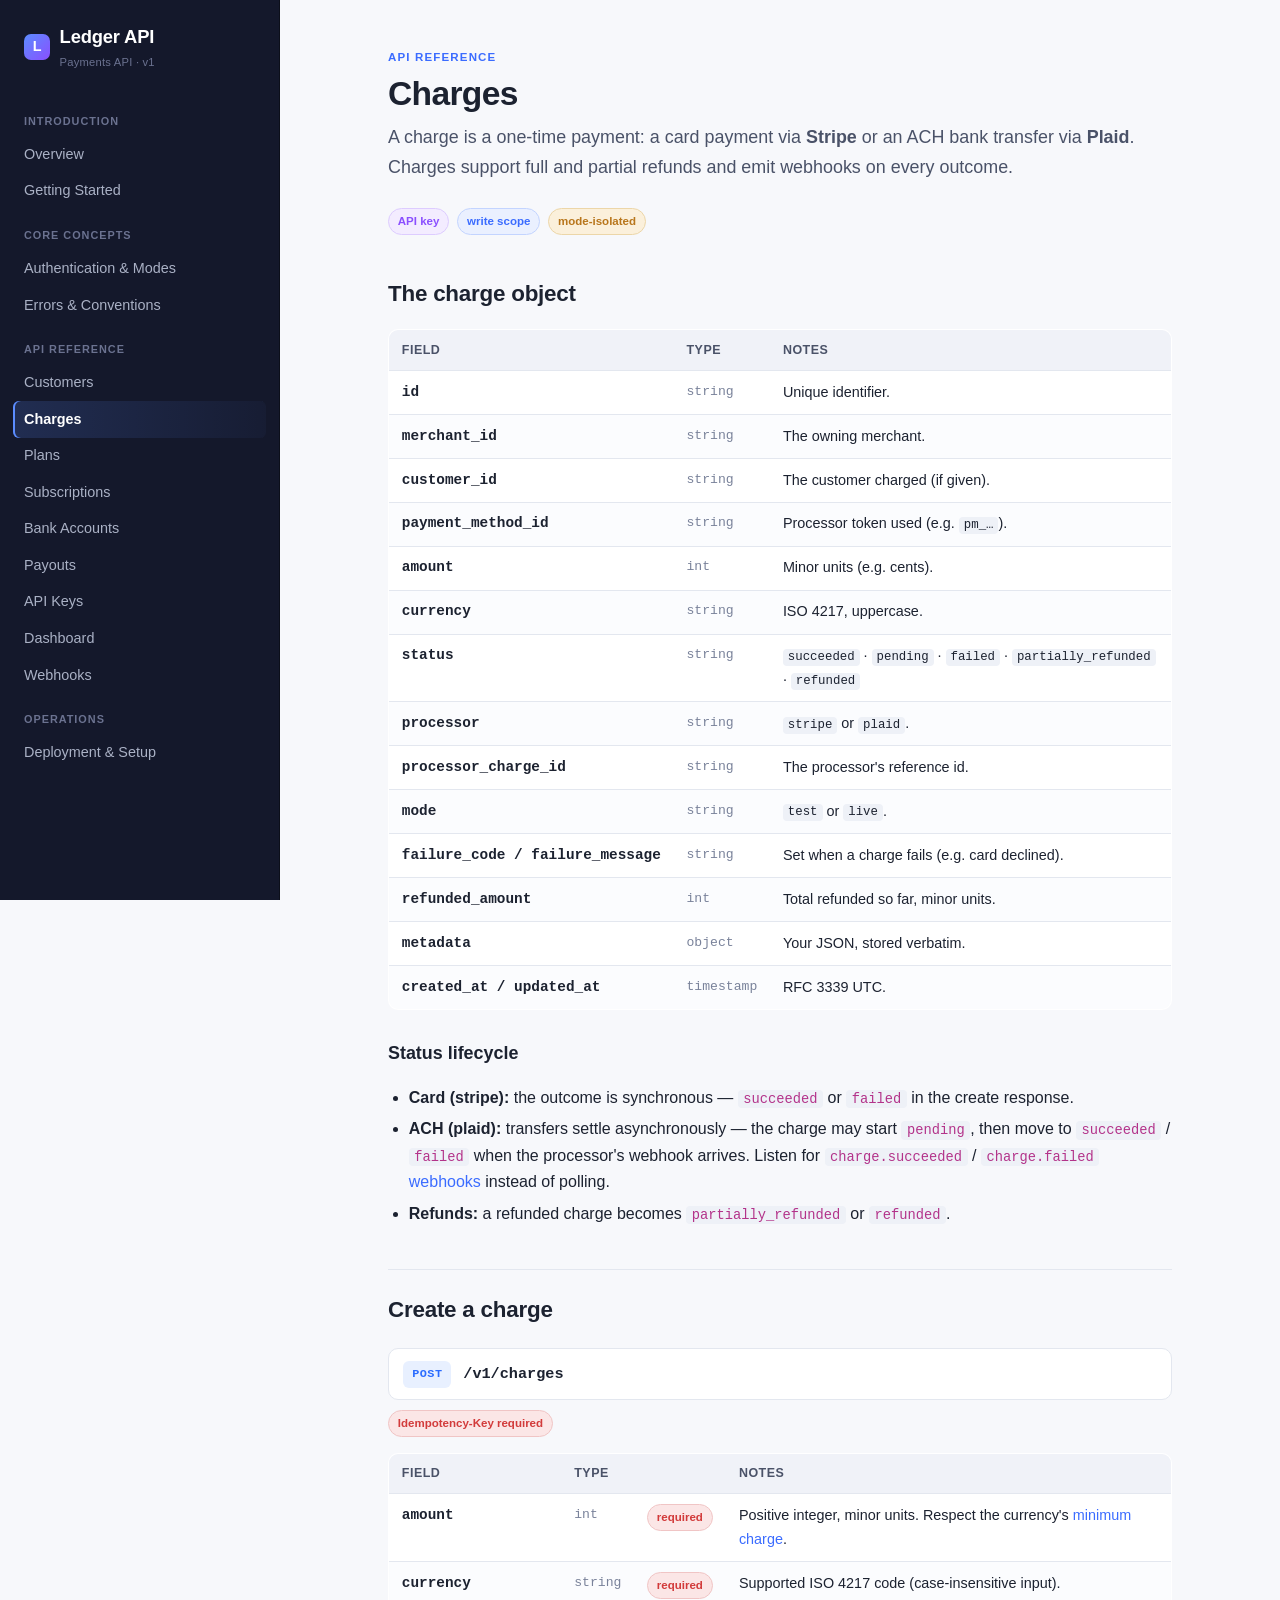
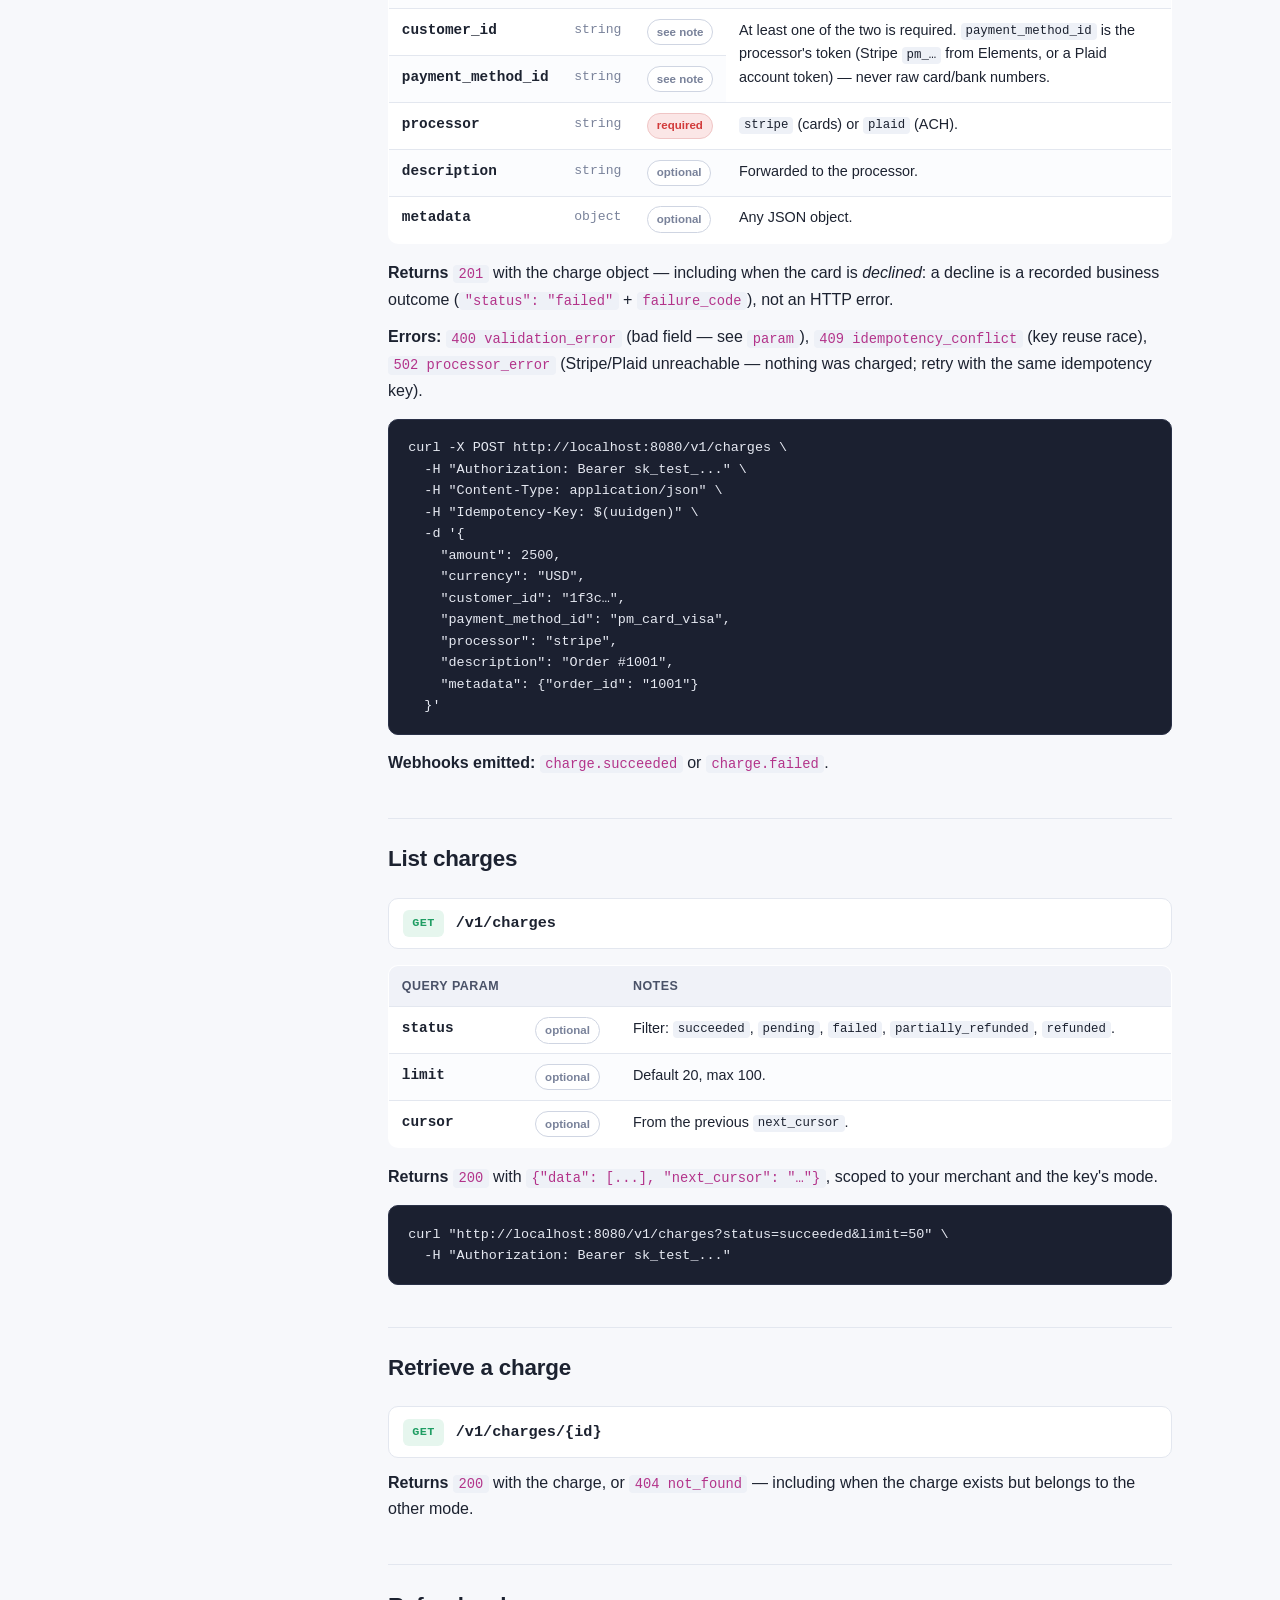
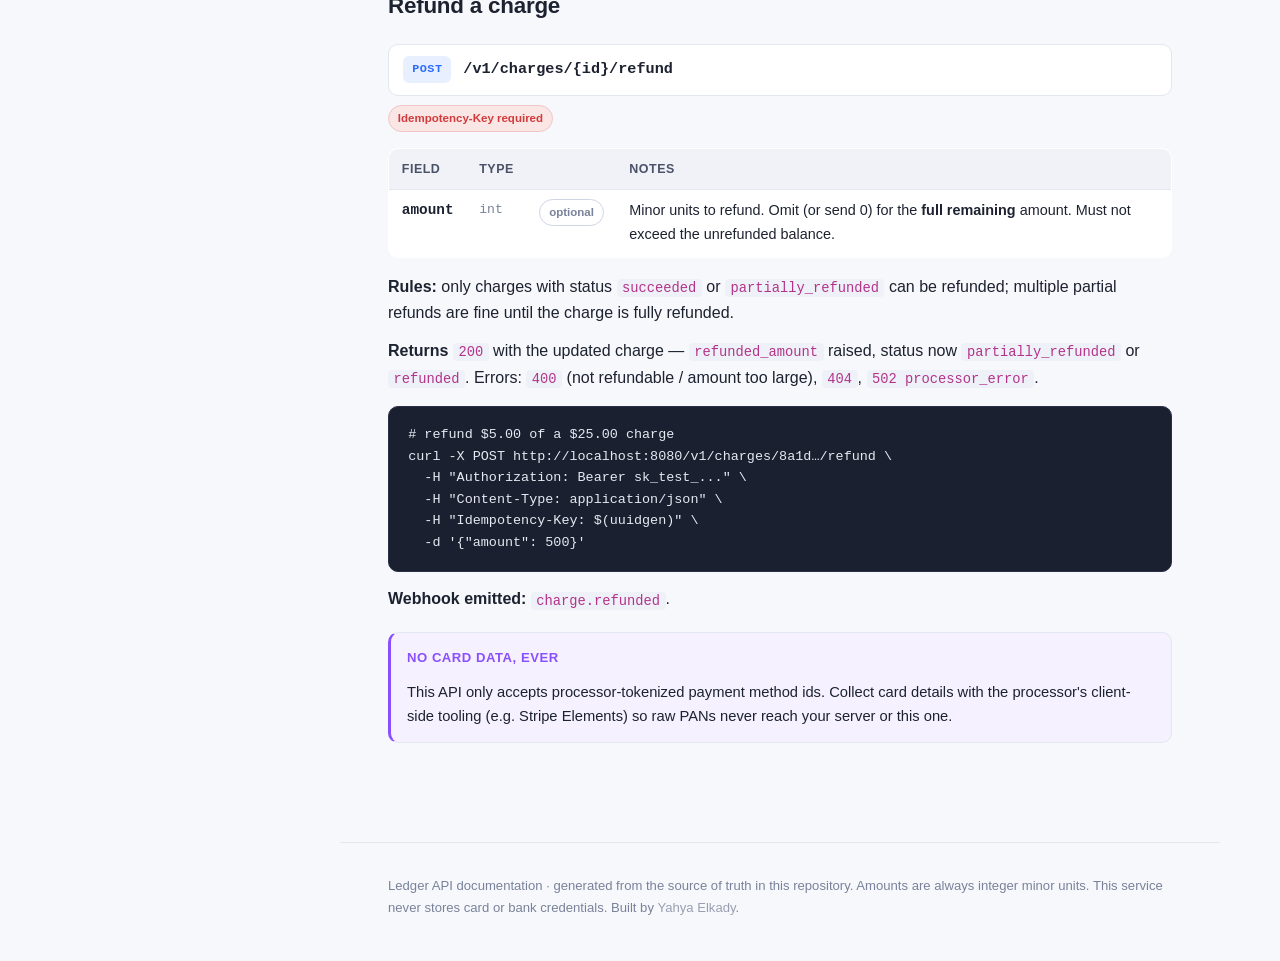
==== docs/charges.html @ 36e8bb9f "docs: add full HTML documentation site 14-page static site covering every endpoint, parameter, and c" ====
<!DOCTYPE html>
<html lang="en">
<head>
  <meta charset="utf-8" />
  <meta name="viewport" content="width=device-width, initial-scale=1" />
  <title>Charges · Ledger API</title>
  <link rel="stylesheet" href="styles.css" />
</head>
<body>
  <div class="topbar">
    <button class="menu-toggle" aria-label="Toggle navigation">☰</button>
    <strong>Ledger API</strong>
  </div>
  <div class="layout">
    <aside class="sidebar">
      <div class="sidebar-brand">
        <span class="logo">L</span>
        <span>Ledger API<small>Payments API · v1</small></span>
      </div>
      <nav class="nav">
        <div class="nav-section">
          <div class="nav-section-title">Introduction</div>
          <a href="index.html">Overview</a>
          <a href="getting-started.html">Getting Started</a>
        </div>
        <div class="nav-section">
          <div class="nav-section-title">Core Concepts</div>
          <a href="authentication.html">Authentication &amp; Modes</a>
          <a href="errors.html">Errors &amp; Conventions</a>
        </div>
        <div class="nav-section">
          <div class="nav-section-title">API Reference</div>
          <a href="customers.html">Customers</a>
          <a href="charges.html">Charges</a>
          <a href="plans.html">Plans</a>
          <a href="subscriptions.html">Subscriptions</a>
          <a href="bank-accounts.html">Bank Accounts</a>
          <a href="payouts.html">Payouts</a>
          <a href="apikeys.html">API Keys</a>
          <a href="dashboard.html">Dashboard</a>
          <a href="webhooks.html">Webhooks</a>
        </div>
        <div class="nav-section">
          <div class="nav-section-title">Operations</div>
          <a href="dev-setup.html">Deployment &amp; Setup</a>
        </div>
      </nav>
    </aside>
    <div class="content">
      <main class="content-inner">

<div class="eyebrow">API Reference</div>
<h1>Charges</h1>
<p class="lead">
  A charge is a one-time payment: a card payment via <strong>Stripe</strong> or an ACH bank
  transfer via <strong>Plaid</strong>. Charges support full and partial refunds and emit
  webhooks on every outcome.
</p>
<div class="meta-row">
  <span class="pill auth">API key</span>
  <span class="pill scope">write scope</span>
  <span class="pill mode">mode-isolated</span>
</div>

<h2>The charge object</h2>
<div class="table-wrap">
<table>
  <thead><tr><th>Field</th><th>Type</th><th>Notes</th></tr></thead>
  <tbody>
    <tr><td class="field-name">id</td><td class="field-type">string</td><td>Unique identifier.</td></tr>
    <tr><td class="field-name">merchant_id</td><td class="field-type">string</td><td>The owning merchant.</td></tr>
    <tr><td class="field-name">customer_id</td><td class="field-type">string</td><td>The customer charged (if given).</td></tr>
    <tr><td class="field-name">payment_method_id</td><td class="field-type">string</td><td>Processor token used (e.g. <code>pm_…</code>).</td></tr>
    <tr><td class="field-name">amount</td><td class="field-type">int</td><td>Minor units (e.g. cents).</td></tr>
    <tr><td class="field-name">currency</td><td class="field-type">string</td><td>ISO 4217, uppercase.</td></tr>
    <tr><td class="field-name">status</td><td class="field-type">string</td><td><code>succeeded</code> · <code>pending</code> · <code>failed</code> · <code>partially_refunded</code> · <code>refunded</code></td></tr>
    <tr><td class="field-name">processor</td><td class="field-type">string</td><td><code>stripe</code> or <code>plaid</code>.</td></tr>
    <tr><td class="field-name">processor_charge_id</td><td class="field-type">string</td><td>The processor's reference id.</td></tr>
    <tr><td class="field-name">mode</td><td class="field-type">string</td><td><code>test</code> or <code>live</code>.</td></tr>
    <tr><td class="field-name">failure_code / failure_message</td><td class="field-type">string</td><td>Set when a charge fails (e.g. card declined).</td></tr>
    <tr><td class="field-name">refunded_amount</td><td class="field-type">int</td><td>Total refunded so far, minor units.</td></tr>
    <tr><td class="field-name">metadata</td><td class="field-type">object</td><td>Your JSON, stored verbatim.</td></tr>
    <tr><td class="field-name">created_at / updated_at</td><td class="field-type">timestamp</td><td>RFC 3339 UTC.</td></tr>
  </tbody>
</table>
</div>

<h3>Status lifecycle</h3>
<ul>
  <li><strong>Card (stripe):</strong> the outcome is synchronous — <code>succeeded</code> or
    <code>failed</code> in the create response.</li>
  <li><strong>ACH (plaid):</strong> transfers settle asynchronously — the charge may start
    <code>pending</code>, then move to <code>succeeded</code> / <code>failed</code> when the
    processor's webhook arrives. Listen for <code>charge.succeeded</code> /
    <code>charge.failed</code> <a href="webhooks.html">webhooks</a> instead of polling.</li>
  <li><strong>Refunds:</strong> a refunded charge becomes <code>partially_refunded</code> or
    <code>refunded</code>.</li>
</ul>

<h2>Create a charge</h2>
<div class="endpoint"><span class="method post">POST</span><span class="path">/v1/charges</span></div>
<div class="meta-row"><span class="pill req">Idempotency-Key required</span></div>
<div class="table-wrap">
<table>
  <thead><tr><th>Field</th><th>Type</th><th></th><th>Notes</th></tr></thead>
  <tbody>
    <tr><td class="field-name">amount</td><td class="field-type">int</td><td><span class="pill req">required</span></td><td>Positive integer, minor units. Respect the currency's <a href="errors.html#currencies">minimum charge</a>.</td></tr>
    <tr><td class="field-name">currency</td><td class="field-type">string</td><td><span class="pill req">required</span></td><td>Supported ISO 4217 code (case-insensitive input).</td></tr>
    <tr><td class="field-name">customer_id</td><td class="field-type">string</td><td><span class="pill opt">see note</span></td><td rowspan="2">At least one of the two is required. <code>payment_method_id</code> is the processor's token (Stripe <code>pm_…</code> from Elements, or a Plaid account token) — never raw card/bank numbers.</td></tr>
    <tr><td class="field-name">payment_method_id</td><td class="field-type">string</td><td><span class="pill opt">see note</span></td></tr>
    <tr><td class="field-name">processor</td><td class="field-type">string</td><td><span class="pill req">required</span></td><td><code>stripe</code> (cards) or <code>plaid</code> (ACH).</td></tr>
    <tr><td class="field-name">description</td><td class="field-type">string</td><td><span class="pill opt">optional</span></td><td>Forwarded to the processor.</td></tr>
    <tr><td class="field-name">metadata</td><td class="field-type">object</td><td><span class="pill opt">optional</span></td><td>Any JSON object.</td></tr>
  </tbody>
</table>
</div>
<p><strong>Returns</strong> <code>201</code> with the charge object — including when the card is
<em>declined</em>: a decline is a recorded business outcome
(<code>"status": "failed"</code> + <code>failure_code</code>), not an HTTP error.</p>
<p><strong>Errors:</strong> <code>400 validation_error</code> (bad field — see
<code>param</code>), <code>409 idempotency_conflict</code> (key reuse race),
<code>502 processor_error</code> (Stripe/Plaid unreachable — nothing was charged; retry with the
same idempotency key).</p>
<pre><code>curl -X POST http://localhost:8080/v1/charges \
  -H "Authorization: Bearer sk_test_..." \
  -H "Content-Type: application/json" \
  -H "Idempotency-Key: $(uuidgen)" \
  -d '{
    "amount": 2500,
    "currency": "USD",
    "customer_id": "1f3c…",
    "payment_method_id": "pm_card_visa",
    "processor": "stripe",
    "description": "Order #1001",
    "metadata": {"order_id": "1001"}
  }'</code></pre>
<p><strong>Webhooks emitted:</strong> <code>charge.succeeded</code> or
<code>charge.failed</code>.</p>

<h2>List charges</h2>
<div class="endpoint"><span class="method get">GET</span><span class="path">/v1/charges</span></div>
<div class="table-wrap">
<table>
  <thead><tr><th>Query param</th><th></th><th>Notes</th></tr></thead>
  <tbody>
    <tr><td class="field-name">status</td><td><span class="pill opt">optional</span></td><td>Filter: <code>succeeded</code>, <code>pending</code>, <code>failed</code>, <code>partially_refunded</code>, <code>refunded</code>.</td></tr>
    <tr><td class="field-name">limit</td><td><span class="pill opt">optional</span></td><td>Default 20, max 100.</td></tr>
    <tr><td class="field-name">cursor</td><td><span class="pill opt">optional</span></td><td>From the previous <code>next_cursor</code>.</td></tr>
  </tbody>
</table>
</div>
<p><strong>Returns</strong> <code>200</code> with <code>{"data": [...], "next_cursor": "…"}</code>,
scoped to your merchant and the key's mode.</p>
<pre><code>curl "http://localhost:8080/v1/charges?status=succeeded&amp;limit=50" \
  -H "Authorization: Bearer sk_test_..."</code></pre>

<h2>Retrieve a charge</h2>
<div class="endpoint"><span class="method get">GET</span><span class="path">/v1/charges/{id}</span></div>
<p><strong>Returns</strong> <code>200</code> with the charge, or <code>404 not_found</code> —
including when the charge exists but belongs to the other mode.</p>

<h2>Refund a charge</h2>
<div class="endpoint"><span class="method post">POST</span><span class="path">/v1/charges/{id}/refund</span></div>
<div class="meta-row"><span class="pill req">Idempotency-Key required</span></div>
<div class="table-wrap">
<table>
  <thead><tr><th>Field</th><th>Type</th><th></th><th>Notes</th></tr></thead>
  <tbody>
    <tr><td class="field-name">amount</td><td class="field-type">int</td><td><span class="pill opt">optional</span></td><td>Minor units to refund. Omit (or send 0) for the <strong>full remaining</strong> amount. Must not exceed the unrefunded balance.</td></tr>
  </tbody>
</table>
</div>
<p><strong>Rules:</strong> only charges with status <code>succeeded</code> or
<code>partially_refunded</code> can be refunded; multiple partial refunds are fine until the
charge is fully refunded.</p>
<p><strong>Returns</strong> <code>200</code> with the updated charge —
<code>refunded_amount</code> raised, status now <code>partially_refunded</code> or
<code>refunded</code>. Errors: <code>400</code> (not refundable / amount too large),
<code>404</code>, <code>502 processor_error</code>.</p>
<pre><code># refund $5.00 of a $25.00 charge
curl -X POST http://localhost:8080/v1/charges/8a1d…/refund \
  -H "Authorization: Bearer sk_test_..." \
  -H "Content-Type: application/json" \
  -H "Idempotency-Key: $(uuidgen)" \
  -d '{"amount": 500}'</code></pre>
<p><strong>Webhook emitted:</strong> <code>charge.refunded</code>.</p>

<div class="callout security">
  <span class="callout-title">No card data, ever</span>
  <p>This API only accepts processor-tokenized payment method ids. Collect card details with
  the processor's client-side tooling (e.g. Stripe Elements) so raw PANs never reach your
  server or this one.</p>
</div>

      </main>
      <footer class="footer">
        Ledger API documentation · generated from the source of truth in this repository.
        Amounts are always integer minor units. This service never stores card or bank credentials.
        Built by <a href="https://github.com/yahya-elkady/ledger" style="color:inherit;opacity:0.75;">Yahya Elkady</a>.
      </footer>
    </div>
  </div>
  <script>
    (function () {
      var file = location.pathname.split('/').pop() || 'index.html';
      var links = document.querySelectorAll('.nav a');
      for (var i = 0; i < links.length; i++) {
        if (links[i].getAttribute('href') === file) links[i].classList.add('active');
      }
      var toggle = document.querySelector('.menu-toggle');
      if (toggle) toggle.addEventListener('click', function () { document.body.classList.toggle('nav-open'); });
      document.addEventListener('click', function (e) {
        if (document.body.classList.contains('nav-open') && e.target.classList.contains('nav-open')) {
          document.body.classList.remove('nav-open');
        }
      });
    })();
  </script>
</body>
</html>
---- docs/styles.css ----
/* ===========================================================================
   Ledger API — documentation stylesheet
   A single shared theme for every page in /docs. No external dependencies, so
   the pages render identically when opened directly from disk (file://).
   =========================================================================== */

:root {
  --bg:            #0f1220;
  --sidebar-bg:    #14182b;
  --sidebar-fg:    #aab1c5;
  --sidebar-fg-mut:#6b7290;
  --sidebar-active:#5b8cff;
  --content-bg:    #f7f8fb;
  --card-bg:       #ffffff;
  --ink:           #1c2230;
  --ink-soft:      #4a5268;
  --ink-mut:       #79829a;
  --border:        #e3e7ef;
  --border-strong: #cfd5e2;
  --accent:        #3b6cff;
  --accent-soft:   #eaf0ff;
  --code-bg:       #1b2030;
  --code-fg:       #e6e9f2;
  --code-inline-bg:#eef1f7;
  --code-inline-fg:#b3338a;

  --get:    #1f9d63;
  --get-bg: #e6f6ee;
  --post:   #2b6cff;
  --post-bg:#e8f0ff;
  --put:    #b8761c;
  --put-bg: #fbf0db;
  --delete: #d23b3b;
  --delete-bg:#fbe6e6;

  --note:   #2b6cff;
  --tip:    #1f9d63;
  --warn:   #c98a14;
  --sec:    #8a4fff;

  --radius: 10px;
  --radius-sm: 6px;
  --mono: ui-monospace, "SF Mono", "JetBrains Mono", "Fira Code", Menlo, Consolas, monospace;
  --sans: -apple-system, BlinkMacSystemFont, "Segoe UI", Roboto, "Helvetica Neue", Arial, sans-serif;
}

* { box-sizing: border-box; }

html { scroll-behavior: smooth; }

body {
  margin: 0;
  font-family: var(--sans);
  color: var(--ink);
  background: var(--content-bg);
  line-height: 1.65;
  -webkit-font-smoothing: antialiased;
}

/* ---------- Layout -------------------------------------------------------- */

.layout { display: flex; min-height: 100vh; }

.sidebar {
  width: 280px;
  flex: 0 0 280px;
  background: var(--sidebar-bg);
  color: var(--sidebar-fg);
  position: sticky;
  top: 0;
  align-self: flex-start;
  height: 100vh;
  overflow-y: auto;
  padding: 0 0 2rem;
  border-right: 1px solid #0c0f1a;
}

.sidebar-brand {
  display: flex;
  align-items: center;
  gap: 0.6rem;
  padding: 1.4rem 1.5rem 1.1rem;
  font-weight: 700;
  font-size: 1.15rem;
  color: #fff;
  letter-spacing: -0.01em;
  position: sticky;
  top: 0;
  background: var(--sidebar-bg);
  z-index: 2;
}
.sidebar-brand .logo {
  width: 26px; height: 26px;
  border-radius: 7px;
  background: linear-gradient(135deg, #5b8cff, #8a4fff);
  display: inline-flex; align-items: center; justify-content: center;
  font-size: 0.9rem; color: #fff; font-weight: 800;
  flex: 0 0 auto;
}
.sidebar-brand small { display:block; font-weight: 500; font-size: 0.7rem; color: var(--sidebar-fg-mut); letter-spacing: 0.02em; }

.nav { padding: 0.4rem 0.8rem; }
.nav-section { margin-top: 1.1rem; }
.nav-section-title {
  text-transform: uppercase;
  font-size: 0.68rem;
  letter-spacing: 0.09em;
  color: var(--sidebar-fg-mut);
  padding: 0 0.7rem;
  margin-bottom: 0.35rem;
  font-weight: 700;
}
.nav a {
  display: block;
  padding: 0.4rem 0.7rem;
  border-radius: var(--radius-sm);
  color: var(--sidebar-fg);
  text-decoration: none;
  font-size: 0.9rem;
  transition: background 0.12s, color 0.12s;
}
.nav a:hover { background: rgba(255,255,255,0.05); color: #fff; }
.nav a.active {
  background: linear-gradient(90deg, rgba(91,140,255,0.18), rgba(91,140,255,0.04));
  color: #fff;
  box-shadow: inset 2px 0 0 var(--sidebar-active);
  font-weight: 600;
}

/* ---------- Content ------------------------------------------------------- */

.content { flex: 1 1 auto; min-width: 0; }
.content-inner {
  max-width: 880px;
  margin: 0 auto;
  padding: 3rem 3rem 5rem;
}

.eyebrow {
  text-transform: uppercase;
  letter-spacing: 0.1em;
  font-size: 0.72rem;
  font-weight: 700;
  color: var(--accent);
  margin-bottom: 0.5rem;
}

h1 { font-size: 2.1rem; line-height: 1.15; letter-spacing: -0.02em; margin: 0 0 0.6rem; }
h2 {
  font-size: 1.4rem; letter-spacing: -0.01em; margin: 2.6rem 0 0.9rem;
  padding-top: 1.4rem; border-top: 1px solid var(--border);
}
h2:first-of-type { border-top: none; padding-top: 0; }
h3 { font-size: 1.12rem; margin: 1.8rem 0 0.6rem; }
h4 { font-size: 0.98rem; margin: 1.3rem 0 0.5rem; color: var(--ink-soft); }

.lead { font-size: 1.12rem; color: var(--ink-soft); margin: 0 0 1.6rem; }

p { margin: 0.7rem 0; }
a { color: var(--accent); text-decoration: none; }
a:hover { text-decoration: underline; }

ul, ol { padding-left: 1.3rem; }
li { margin: 0.3rem 0; }

hr { border: none; border-top: 1px solid var(--border); margin: 2.4rem 0; }

/* ---------- Inline + block code ------------------------------------------ */

code {
  font-family: var(--mono);
  font-size: 0.86em;
  background: var(--code-inline-bg);
  color: var(--code-inline-fg);
  padding: 0.12em 0.4em;
  border-radius: 4px;
  word-break: break-word;
}

pre {
  background: var(--code-bg);
  color: var(--code-fg);
  padding: 1.1rem 1.2rem;
  border-radius: var(--radius);
  overflow-x: auto;
  font-family: var(--mono);
  font-size: 0.84rem;
  line-height: 1.6;
  margin: 0.9rem 0;
  border: 1px solid #2a3147;
}
pre code { background: none; color: inherit; padding: 0; font-size: inherit; border-radius: 0; }

/* lightweight token coloring applied via spans the authors may add */
pre .c-key { color: #8ab4ff; }
pre .c-str { color: #9ae6a4; }
pre .c-num { color: #f0a96b; }
pre .c-com { color: #6b7290; font-style: italic; }
pre .c-punc{ color: #aab1c5; }

.code-label {
  font-family: var(--mono);
  font-size: 0.72rem;
  text-transform: uppercase;
  letter-spacing: 0.06em;
  color: var(--ink-mut);
  margin: 1.1rem 0 -0.4rem;
}

/* ---------- Endpoint header ---------------------------------------------- */

.endpoint {
  display: flex;
  align-items: center;
  gap: 0.75rem;
  flex-wrap: wrap;
  background: var(--card-bg);
  border: 1px solid var(--border);
  border-radius: var(--radius);
  padding: 0.7rem 0.9rem;
  margin: 1.2rem 0 0.6rem;
}
.endpoint .path {
  font-family: var(--mono);
  font-size: 0.95rem;
  color: var(--ink);
  font-weight: 600;
  word-break: break-all;
}

.method {
  font-family: var(--mono);
  font-weight: 700;
  font-size: 0.74rem;
  letter-spacing: 0.04em;
  padding: 0.25rem 0.55rem;
  border-radius: var(--radius-sm);
  text-transform: uppercase;
  flex: 0 0 auto;
}
.method.get    { color: var(--get);    background: var(--get-bg); }
.method.post   { color: var(--post);   background: var(--post-bg); }
.method.put    { color: var(--put);    background: var(--put-bg); }
.method.delete { color: var(--delete); background: var(--delete-bg); }

/* ---------- Pills / tags -------------------------------------------------- */

.pill {
  display: inline-block;
  font-size: 0.72rem;
  font-weight: 600;
  padding: 0.18rem 0.55rem;
  border-radius: 999px;
  border: 1px solid var(--border-strong);
  color: var(--ink-soft);
  background: #fff;
  white-space: nowrap;
}
.pill.req   { color: var(--delete); border-color: #f0c5c5; background: var(--delete-bg); }
.pill.opt   { color: var(--ink-mut); }
.pill.scope { color: var(--accent); border-color: #c3d4ff; background: var(--accent-soft); }
.pill.mode  { color: var(--put);    border-color: #ecd6a8; background: var(--put-bg); }
.pill.auth  { color: var(--sec);    border-color: #ddccff; background: #f3ecff; }
.pill.muted { color: var(--ink-mut); }

.meta-row { display: flex; gap: 0.5rem; flex-wrap: wrap; align-items: center; margin: 0.4rem 0 1rem; }

/* ---------- Tables -------------------------------------------------------- */

.table-wrap { overflow-x: auto; margin: 1rem 0; }

table {
  width: 100%;
  border-collapse: collapse;
  font-size: 0.9rem;
  background: var(--card-bg);
  border: 1px solid var(--border);
  border-radius: var(--radius);
  overflow: hidden;
}
thead th {
  text-align: left;
  background: #f0f2f8;
  color: var(--ink-soft);
  font-weight: 600;
  font-size: 0.78rem;
  text-transform: uppercase;
  letter-spacing: 0.04em;
  padding: 0.6rem 0.8rem;
  border-bottom: 1px solid var(--border);
}
tbody td { padding: 0.6rem 0.8rem; border-bottom: 1px solid var(--border); vertical-align: top; }
tbody tr:last-child td { border-bottom: none; }
tbody tr:nth-child(even) { background: #fbfcfe; }
td code, th code { background: var(--code-inline-bg); color: var(--ink); }
.field-name { font-family: var(--mono); font-weight: 600; color: var(--ink); white-space: nowrap; }
.field-type { font-family: var(--mono); font-size: 0.82rem; color: var(--ink-mut); white-space: nowrap; }

/* ---------- Callouts ------------------------------------------------------ */

.callout {
  border: 1px solid var(--border);
  border-left: 3px solid var(--note);
  background: var(--card-bg);
  border-radius: var(--radius);
  padding: 0.85rem 1rem;
  margin: 1.2rem 0;
  font-size: 0.92rem;
}
.callout p:first-child { margin-top: 0; }
.callout p:last-child { margin-bottom: 0; }
.callout .callout-title { font-weight: 700; display: block; margin-bottom: 0.2rem; font-size: 0.82rem; text-transform: uppercase; letter-spacing: 0.04em; }
.callout.note    { border-left-color: var(--note); }
.callout.note    .callout-title { color: var(--note); }
.callout.tip     { border-left-color: var(--tip); background: #f3faf5; }
.callout.tip     .callout-title { color: var(--tip); }
.callout.warning { border-left-color: var(--warn); background: #fdf8ec; }
.callout.warning .callout-title { color: var(--warn); }
.callout.security{ border-left-color: var(--sec); background: #f6f1ff; }
.callout.security .callout-title { color: var(--sec); }

/* ---------- Card grid (overview / hubs) ----------------------------------- */

.card-grid {
  display: grid;
  grid-template-columns: repeat(auto-fill, minmax(220px, 1fr));
  gap: 1rem;
  margin: 1.4rem 0;
}
.card {
  display: block;
  background: var(--card-bg);
  border: 1px solid var(--border);
  border-radius: var(--radius);
  padding: 1.1rem 1.2rem;
  text-decoration: none;
  color: var(--ink);
  transition: transform 0.12s, box-shadow 0.12s, border-color 0.12s;
}
.card:hover { transform: translateY(-2px); box-shadow: 0 8px 24px rgba(20,30,60,0.08); border-color: var(--border-strong); text-decoration: none; }
.card .card-title { font-weight: 700; font-size: 1.02rem; margin-bottom: 0.25rem; display:flex; align-items:center; gap:0.45rem; }
.card .card-desc { font-size: 0.86rem; color: var(--ink-mut); }

/* ---------- Misc ---------------------------------------------------------- */

.kbd {
  font-family: var(--mono); font-size: 0.8rem;
  background: #fff; border: 1px solid var(--border-strong);
  border-bottom-width: 2px; border-radius: 5px; padding: 0.05rem 0.4rem;
}

.steps { counter-reset: step; list-style: none; padding-left: 0; }
.steps > li { position: relative; padding-left: 2.4rem; margin: 1.1rem 0; }
.steps > li::before {
  counter-increment: step;
  content: counter(step);
  position: absolute; left: 0; top: 0;
  width: 1.7rem; height: 1.7rem;
  background: var(--accent); color: #fff;
  border-radius: 50%; display: flex; align-items: center; justify-content: center;
  font-weight: 700; font-size: 0.85rem;
}

.footer {
  max-width: 880px; margin: 0 auto; padding: 2rem 3rem 3rem;
  color: var(--ink-mut); font-size: 0.82rem; border-top: 1px solid var(--border);
}

.badge-row { display: flex; gap: 0.4rem; flex-wrap: wrap; margin: 0.6rem 0 1.4rem; }

.anchor-h { scroll-margin-top: 1rem; }

/* ---------- Mobile -------------------------------------------------------- */

.topbar {
  display: none;
  align-items: center;
  gap: 0.7rem;
  background: var(--sidebar-bg);
  color: #fff;
  padding: 0.7rem 1rem;
  position: sticky; top: 0; z-index: 20;
}
.menu-toggle {
  background: rgba(255,255,255,0.08);
  border: 1px solid rgba(255,255,255,0.14);
  color: #fff; border-radius: 6px; padding: 0.3rem 0.6rem;
  font-size: 1rem; cursor: pointer; line-height: 1;
}

@media (max-width: 860px) {
  .layout { flex-direction: column; }
  .topbar { display: flex; }
  .sidebar {
    position: fixed; top: 0; left: 0; bottom: 0; z-index: 30;
    transform: translateX(-100%);
    transition: transform 0.2s ease;
    box-shadow: 4px 0 24px rgba(0,0,0,0.3);
  }
  body.nav-open .sidebar { transform: translateX(0); }
  body.nav-open::after {
    content: ""; position: fixed; inset: 0; background: rgba(8,10,20,0.5); z-index: 25;
  }
  .content-inner { padding: 1.6rem 1.2rem 4rem; }
  .footer { padding: 1.6rem 1.2rem 3rem; }
  h1 { font-size: 1.7rem; }
}
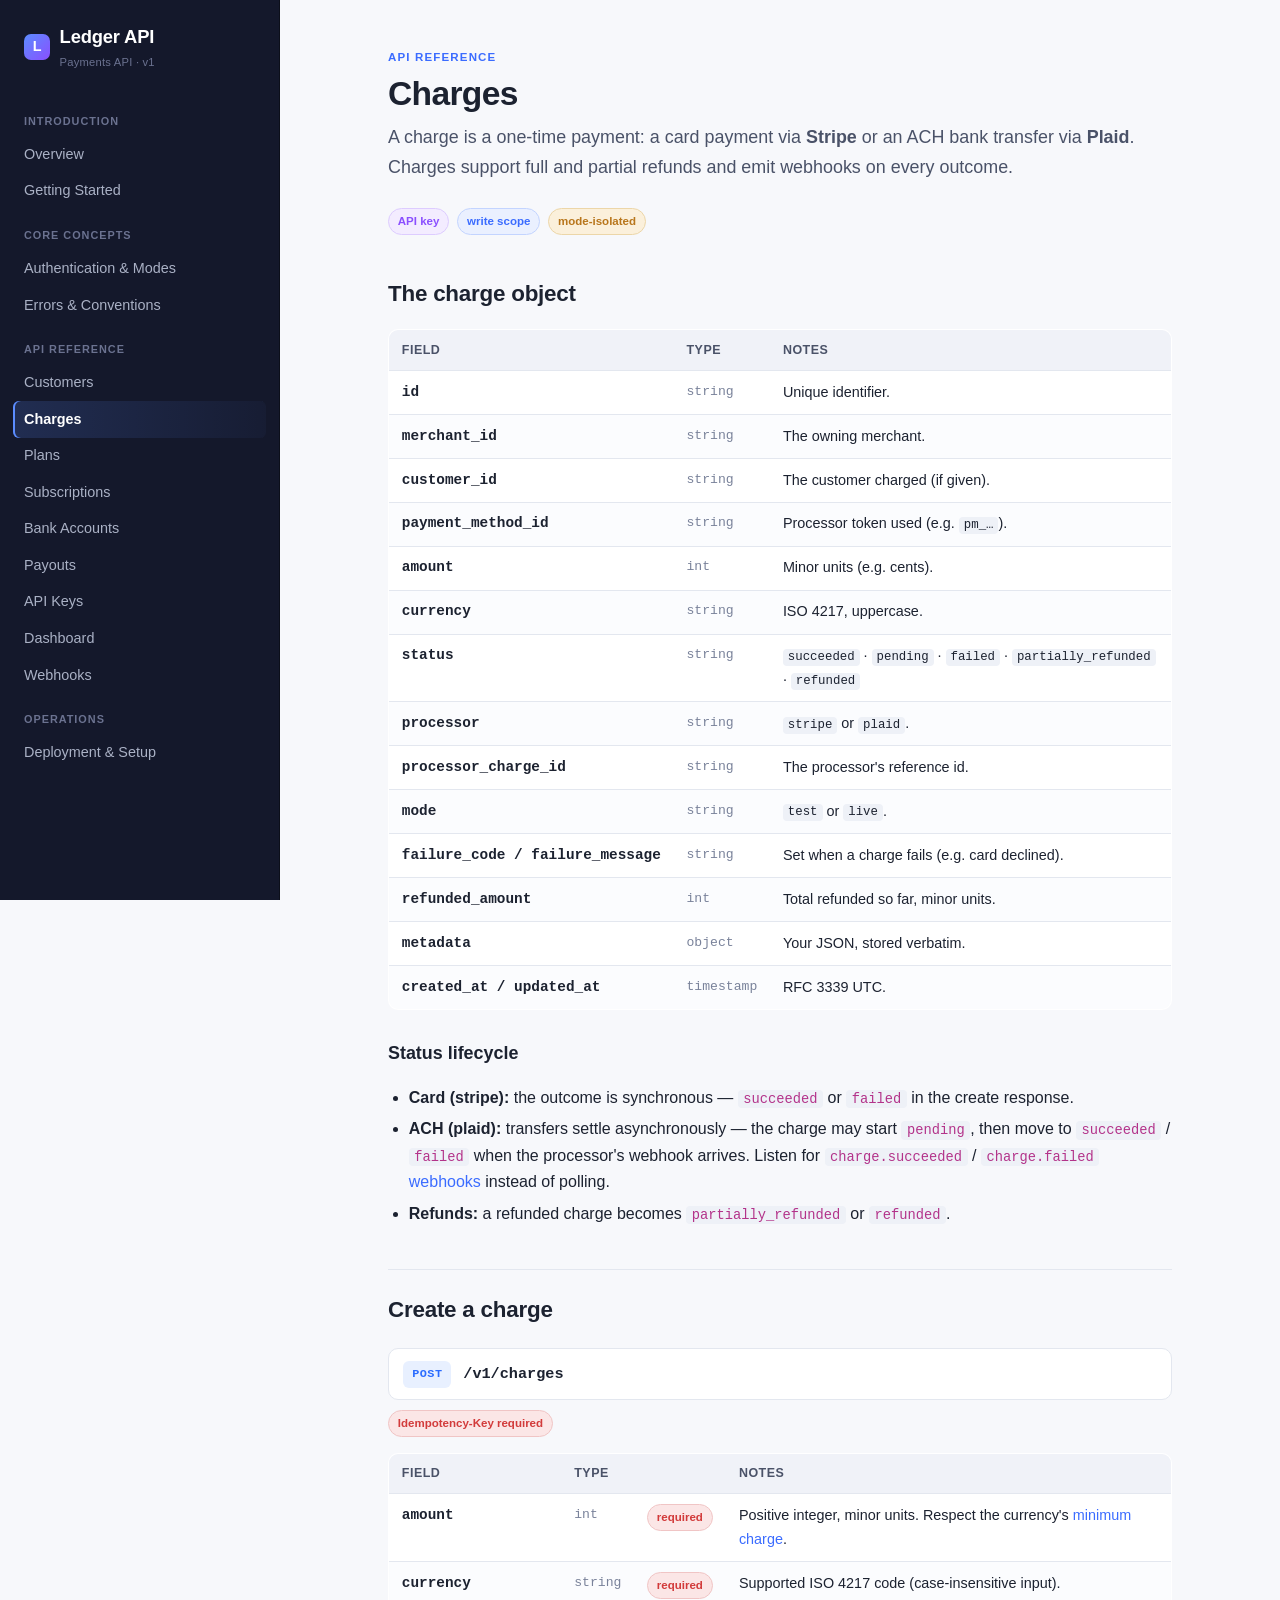
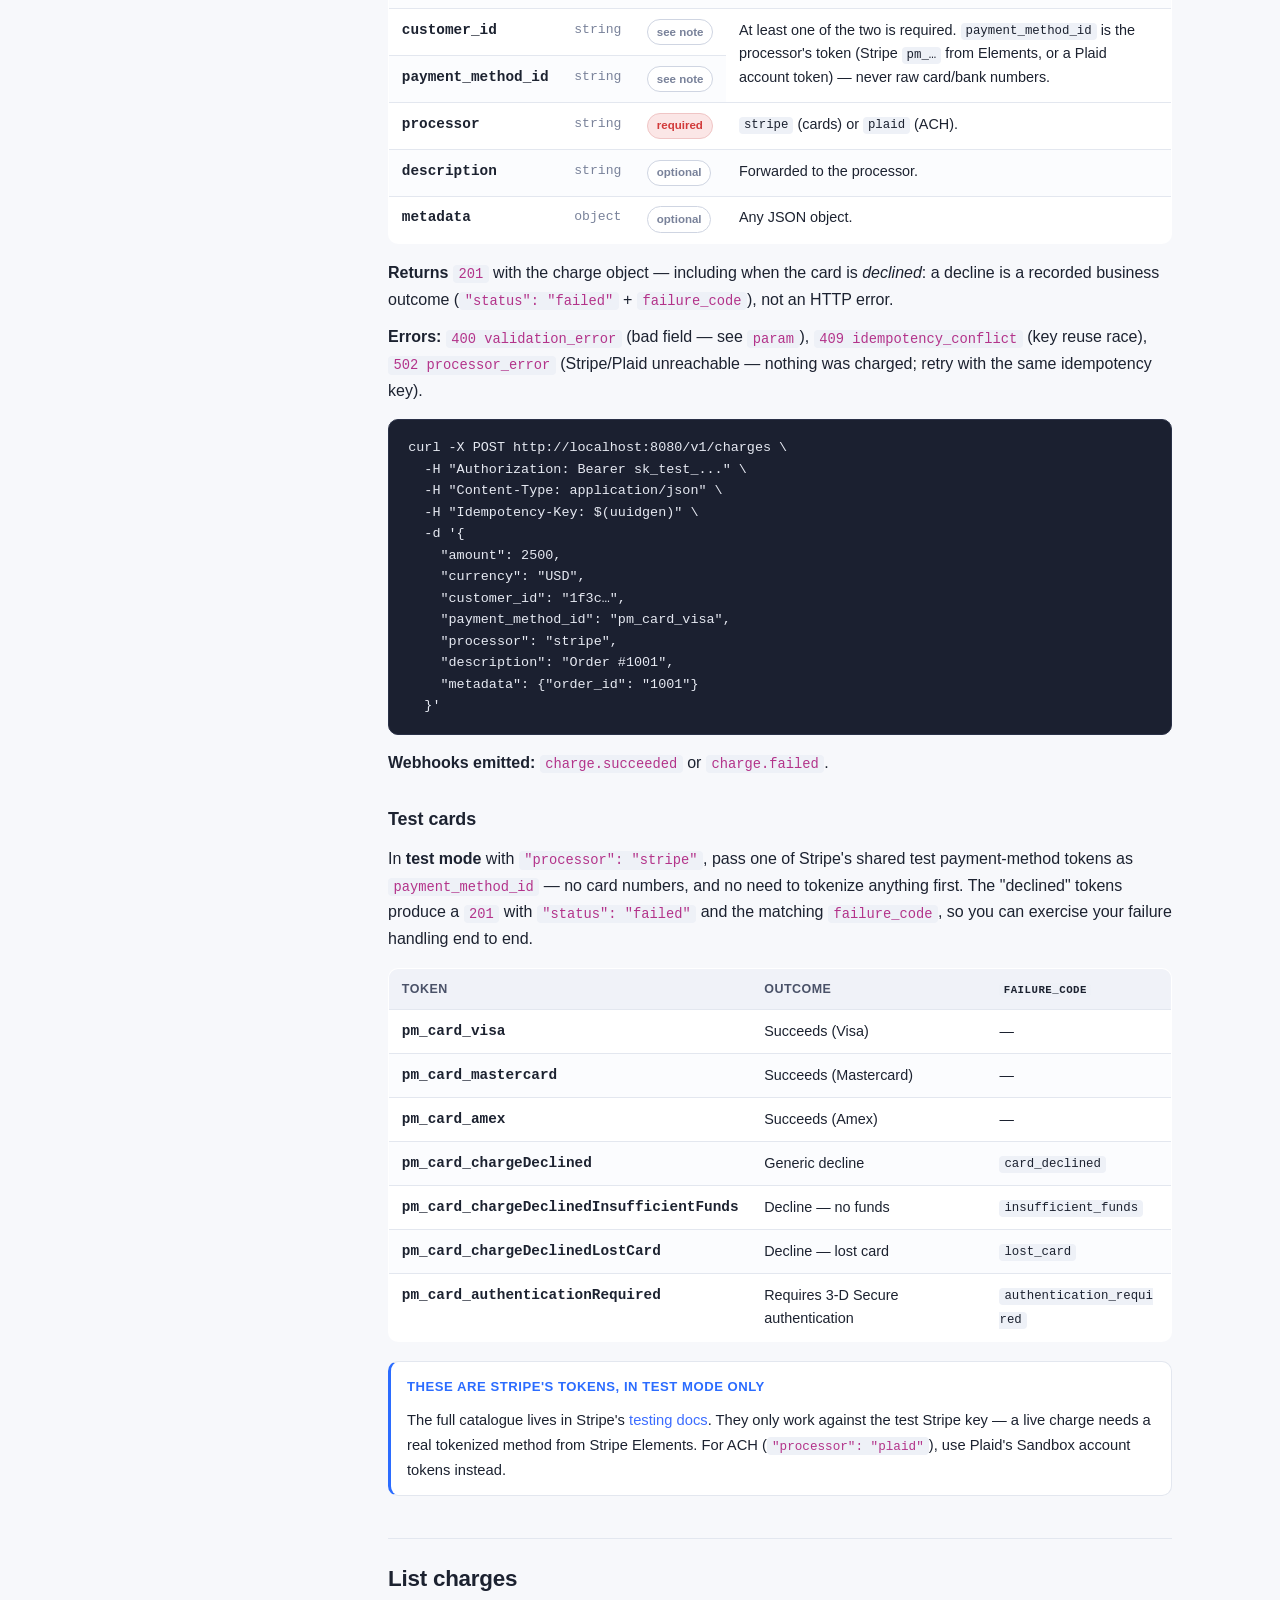
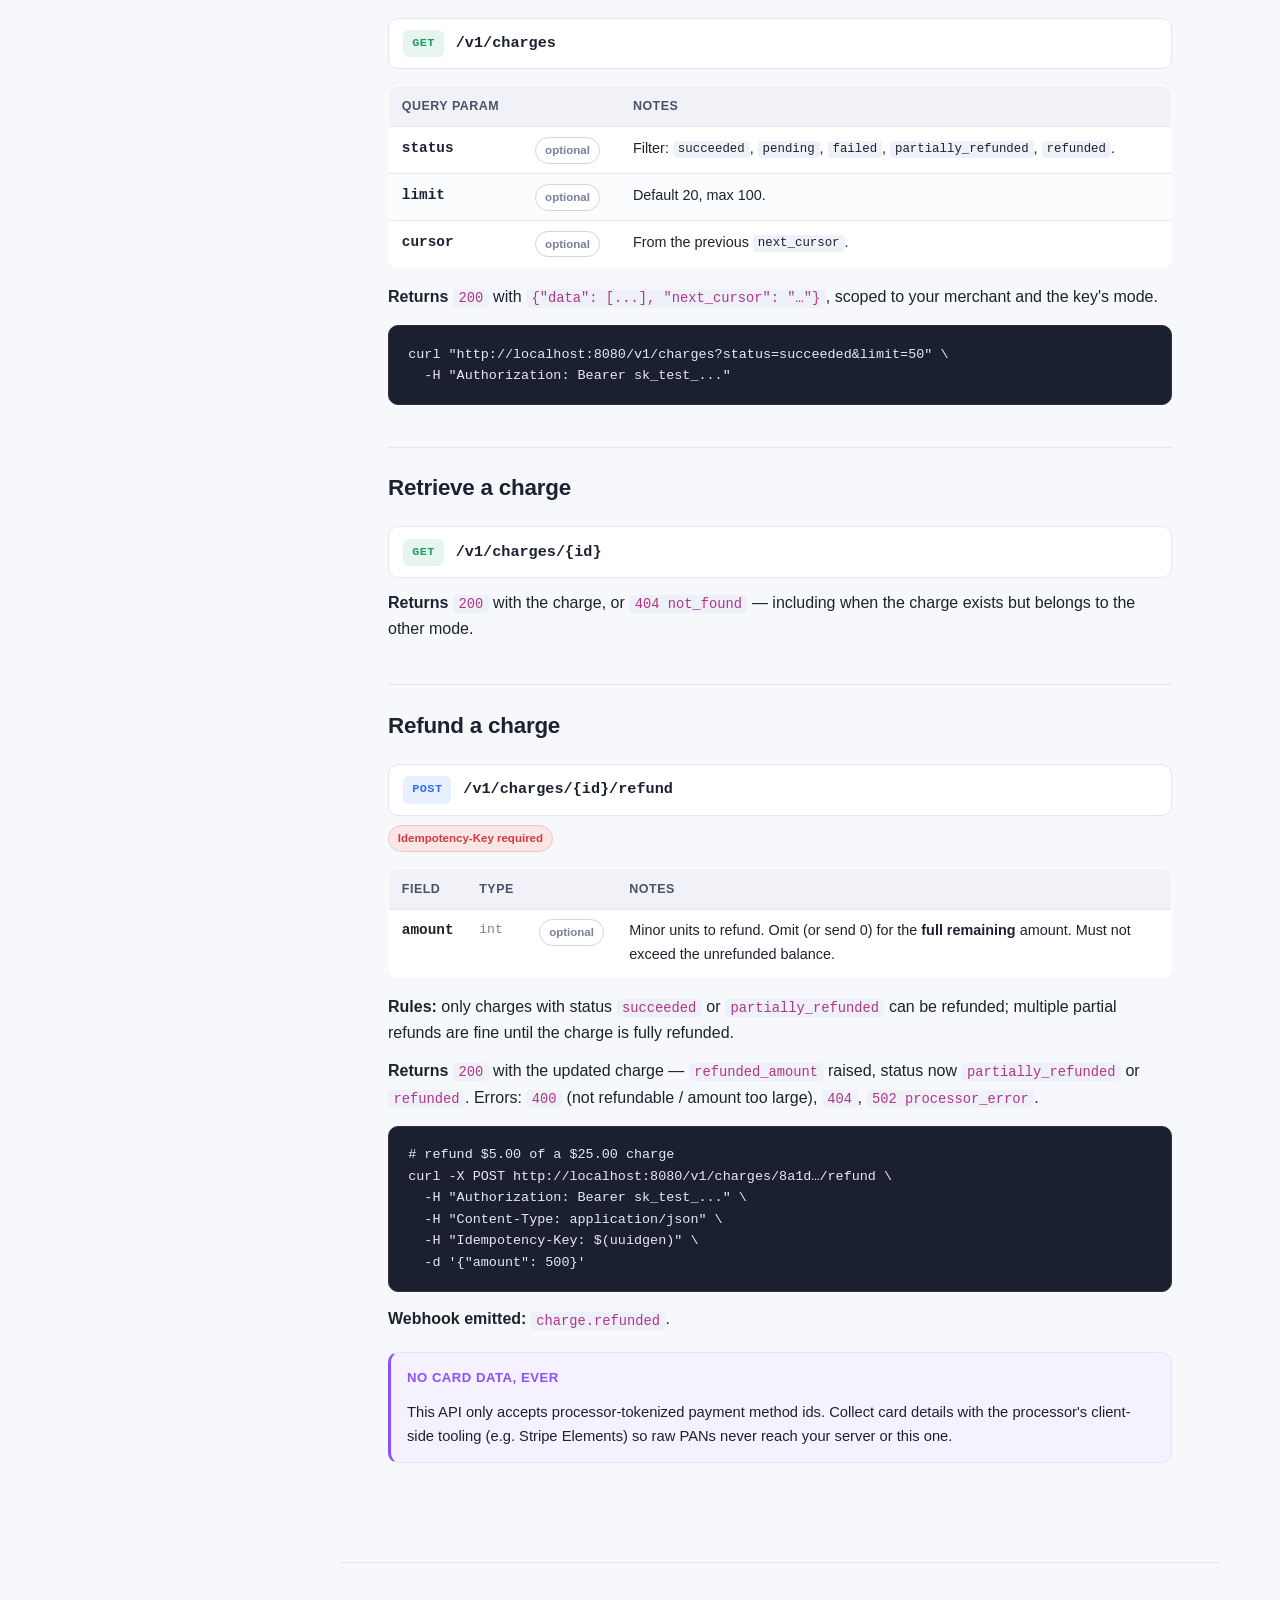
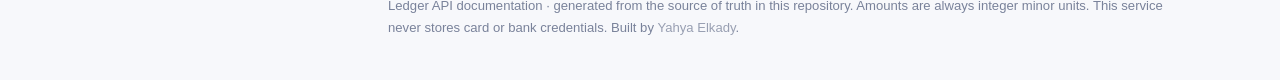
==== commit 8ae111a2: "docs: add server hosting guide and Stripe test-card table" ====
--- a/docs/charges.html
+++ b/docs/charges.html
@@ -136,6 +136,34 @@
   }'</code></pre>
 <p><strong>Webhooks emitted:</strong> <code>charge.succeeded</code> or
 <code>charge.failed</code>.</p>
+
+<h3 class="anchor-h" id="test-cards">Test cards</h3>
+<p>In <strong>test mode</strong> with <code>"processor": "stripe"</code>, pass one of Stripe's
+shared test payment-method tokens as <code>payment_method_id</code> — no card numbers, and no
+need to tokenize anything first. The "declined" tokens produce a <code>201</code> with
+<code>"status": "failed"</code> and the matching <code>failure_code</code>, so you can exercise
+your failure handling end to end.</p>
+<div class="table-wrap">
+<table>
+  <thead><tr><th>Token</th><th>Outcome</th><th><code>failure_code</code></th></tr></thead>
+  <tbody>
+    <tr><td class="field-name">pm_card_visa</td><td>Succeeds (Visa)</td><td>—</td></tr>
+    <tr><td class="field-name">pm_card_mastercard</td><td>Succeeds (Mastercard)</td><td>—</td></tr>
+    <tr><td class="field-name">pm_card_amex</td><td>Succeeds (Amex)</td><td>—</td></tr>
+    <tr><td class="field-name">pm_card_chargeDeclined</td><td>Generic decline</td><td><code>card_declined</code></td></tr>
+    <tr><td class="field-name">pm_card_chargeDeclinedInsufficientFunds</td><td>Decline — no funds</td><td><code>insufficient_funds</code></td></tr>
+    <tr><td class="field-name">pm_card_chargeDeclinedLostCard</td><td>Decline — lost card</td><td><code>lost_card</code></td></tr>
+    <tr><td class="field-name">pm_card_authenticationRequired</td><td>Requires 3-D Secure authentication</td><td><code>authentication_required</code></td></tr>
+  </tbody>
+</table>
+</div>
+<div class="callout note">
+  <span class="callout-title">These are Stripe's tokens, in test mode only</span>
+  <p>The full catalogue lives in Stripe's
+  <a href="https://docs.stripe.com/testing">testing docs</a>. They only work against the test
+  Stripe key — a live charge needs a real tokenized method from Stripe Elements. For ACH
+  (<code>"processor": "plaid"</code>), use Plaid's Sandbox account tokens instead.</p>
+</div>
 
 <h2>List charges</h2>
 <div class="endpoint"><span class="method get">GET</span><span class="path">/v1/charges</span></div>
